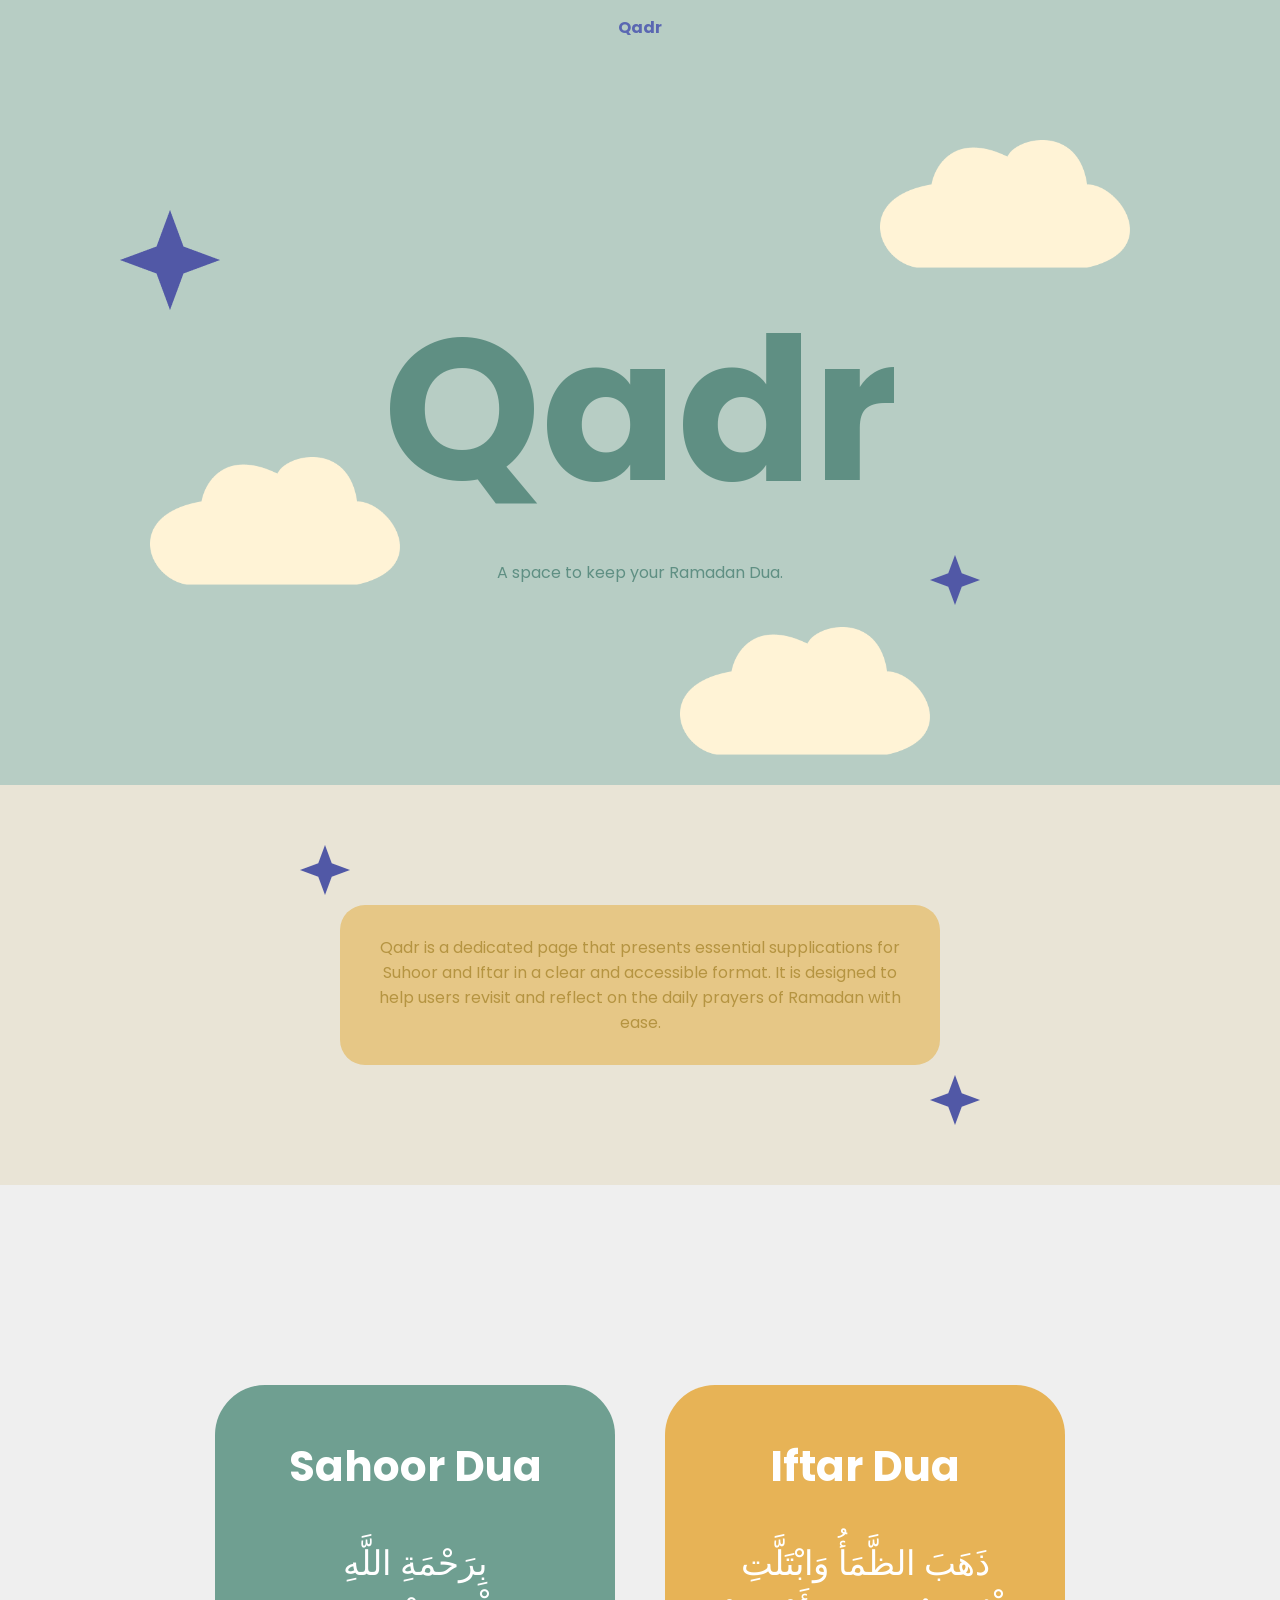
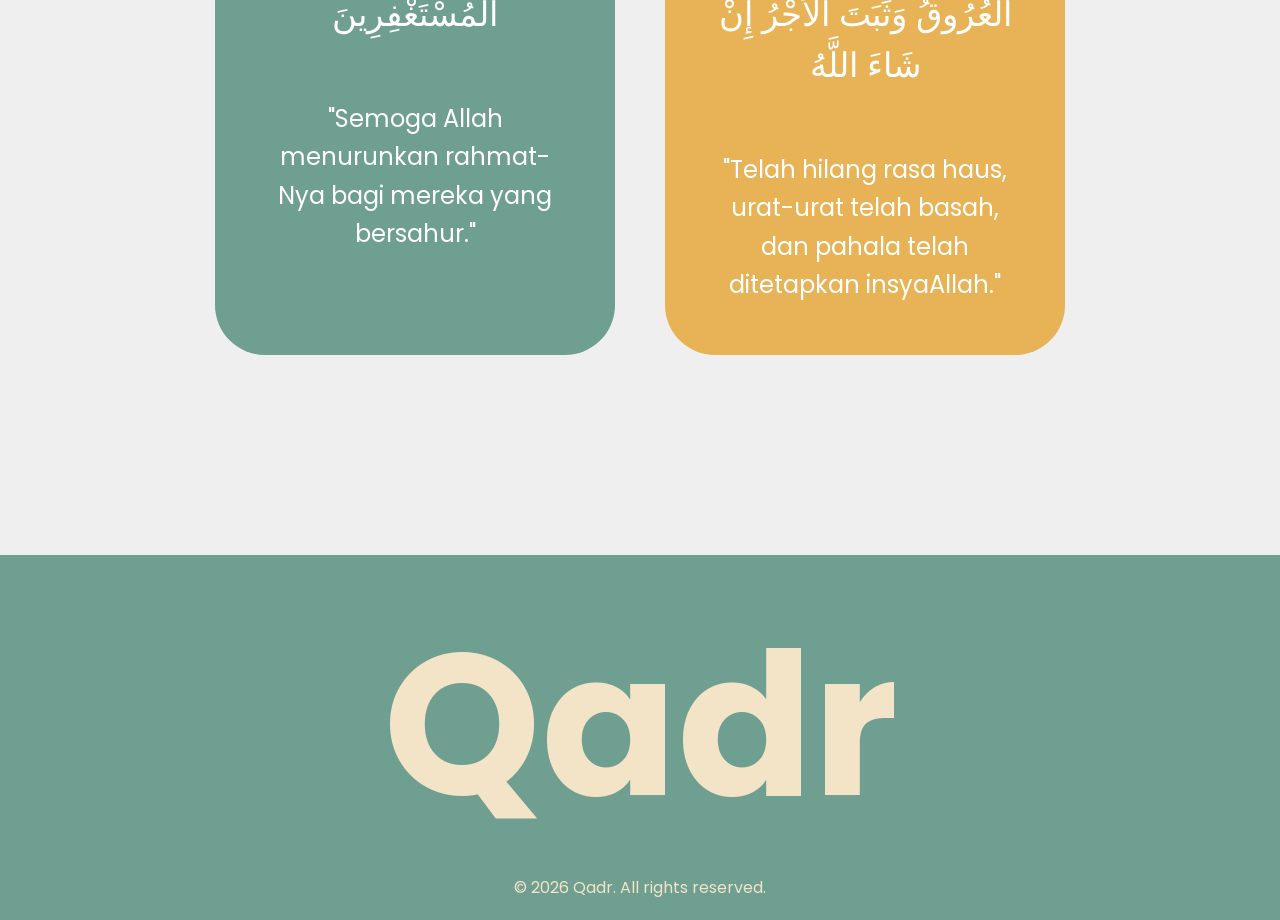
==== doa.html @ 40a7d802 "first commit" ====
<!DOCTYPE html>
<html lang="en">
<head>
  <meta charset="UTF-8">
  <meta name="viewport" content="width=device-width, initial-scale=1.0">
  <title>Qadr - Ramadan Prayer Guide</title>
  <link rel="stylesheet" href="styles.css">
  <link href="https://fonts.googleapis.com/css2?family=Poppins:wght@400;600;700;800&display=swap" rel="stylesheet">
</head>
<body>

  <header>
    <nav>
      <div class="brand">Qadr</div>
    </nav>

    <section class="hero">
      <img src="assets/cloud.png" alt="" class="cloud cloud1">
      <img src="assets/cloud.png" alt="" class="cloud cloud2">
      <img src="assets/cloud.png" alt="" class="cloud cloud3">
      <img src="assets/Star.png" alt="" class="star star1">
      <img src="assets/Star.png" alt="" class="star star2">

      <div class="hero-content">
        <h1>Qadr</h1>
        <p>A space to keep your Ramadan Dua.</p>
      </div>
    </section>
  </header>

  <main>

    <section id="about">
        <img src="assets/Star.png" alt="" class="about-star star-left">
        <img src="assets/Star.png" alt="" class="about-star star-right">

      <article class="about-box">
        <p>
          Qadr is a dedicated page that presents essential supplications for
          Suhoor and Iftar in a clear and accessible format. It is designed to
          help users revisit and reflect on the daily prayers of Ramadan with ease.
        </p>
      </article>
    </section>

    <section id="dua">
      <article class="dua-card sahoor">
        <h2>Sahoor Dua</h2>
        <p class="arabic">بِرَحْمَةِ اللَّهِ الْمُسْتَغْفِرِينَ</p>
        <p class="translate">"Semoga Allah menurunkan rahmat-Nya bagi mereka yang bersahur."</p>
      </article>

      <article class="dua-card iftar">
        <h2>Iftar Dua</h2>
        <p class="arabic">
          ذَهَبَ الظَّمَأُ وَابْتَلَّتِ الْعُرُوقُ وَثَبَتَ الأَجْرُ إِنْ شَاءَ اللَّهُ
        </p>
        <p class="translate">"Telah hilang rasa haus, urat-urat telah basah, dan pahala telah ditetapkan insyaAllah."</p>
      </article>
    </section>

  </main>

  <footer>
    <h2>Qadr</h2>
    <p class="copywrite">&copy; 2026 Qadr. All rights reserved.</p>
    <p></p>
  </footer>

</body>
</html>
---- styles.css ----
* {
    margin: 0;
    padding: 0;
    box-sizing: border-box;
    font-family: 'Poppins', sans-serif;
}

body {
    background: #1e1e1e;
}

header {
    background: #b7cdc4;
}

/* navbar */
nav {
    display: flex;
    justify-content: center;
    align-items: center;
    padding: 30px;
}

.nav-links a {
    margin-right: 20px;
    text-decoration: none;
    color: #5a67b2;
}

.brand {
    position: absolute;
    left: 50%;
    transform: translateX(-50%);
    font-weight: 700;
    color: #5a67b2;
    margin-bottom: 5px;
}


/* hero */
.hero {
    min-height: 80vh;
    position: relative;
    padding: 200px 40px;
    overflow: hidden;

    display: flex;
    justify-content: center;
    align-items: center;
    text-align: center;
    position: relative;
}

.hero-content {
    position: relative;
    z-index: 2;
}

.hero-content h1 {
    font-size: 200px;
    color: #5f8f83;
}

.hero-content p {
    color: #5f8f83;
}

/* images */
.cloud,
.star {
    position: absolute;
    pointer-events: none;
}

.cloud1 {
    top: 80px;
    right: 150px;
    width: 250px;
}

.cloud2 {
    bottom: 200px;
    left: 150px;
    width: 250px;
}

.cloud3 {
    bottom: 30px;
    right: 350px;
    width: 250px;
}

.star1 {
    top: 150px;
    left: 120px;
    width: 50;
}

.star2 {
    bottom: 180px;
    right: 300px;
    width: 50px;
}

/* about */
#about {
    background: #e9e4d6;
    padding: 120px 40px;
    text-align: center;
    position: relative;
    overflow: hidden;
}

.about-box {
    background: #e6c786;
    padding: 30px;
    max-width: 600px;
    margin: auto;
    border-radius: 25px;
    position: relative;
    z-index: 2;
    color: #B59441;
}

.about-star {
    position: absolute;
    width: 50px;
    pointer-events: none;
}

.star-left {
    top: 60px;
    left: 300px;
}

.star-right {
    bottom: 60px;
    right: 300px;
}

/* card */
#dua {
    background: #efefef;
    padding: 200px 60px;
    display: flex;
    justify-content: center;
    gap: 50px;
    flex-wrap: wrap;
}

.dua-card {
    flex: 1 1 400px;
    max-width: 400px;
    padding: 50px;
    border-radius: 50px;
    text-align: center;
    color: white;
}

.sahoor {
    background: #6f9f91;
}

.iftar {
    background: #e7b356;
}

.dua-card h2 {
    margin-bottom: 40px;
    font-size: 42px;
}

.arabic {
    margin-bottom: 60px;
    font-size: 34px;
}

.dua-card .translate {
    font-size: 24px;
    line-height: 1.6;
}

/* footer */
footer {
    background: #6f9f91;

    flex-direction: column;
    display: flex;
    justify-content: center;
    align-items: center;
    text-align: center;
    padding: 20px;
}

footer h2 {
    font-size: 200px;
    color: #f3e4c7;
    margin: 0;
}

.copywrite {
    color: #f3e4c7;
}

/* responsive */
@media (max-width: 768px) {
    .hero-content h1 {
        font-size: 60px;
    }

    .star {
        display: none;
    }

    .cloud2 {
        bottom: 130px;
    }

    footer h2 {
        font-size: 60px;
    }

    nav {
        padding: 20px;
    }

    .hero {
        padding: 80px 20px;
    }

    #about {
        padding: 60px 20px;
    }

    #dua {
        padding: 60px 20px;
        gap: 30px;
    }

    .dua-card {
        padding: 35px 25px;
        border-radius: 30px;
    }

    .dua-card h2 {
        font-size: 28px;
        margin-bottom: 25px;
    }

    .arabic {
        font-size: 22px;
        margin-bottom: 30px;
    }

    .dua-card .translate {
        font-size: 16px;
    }
}
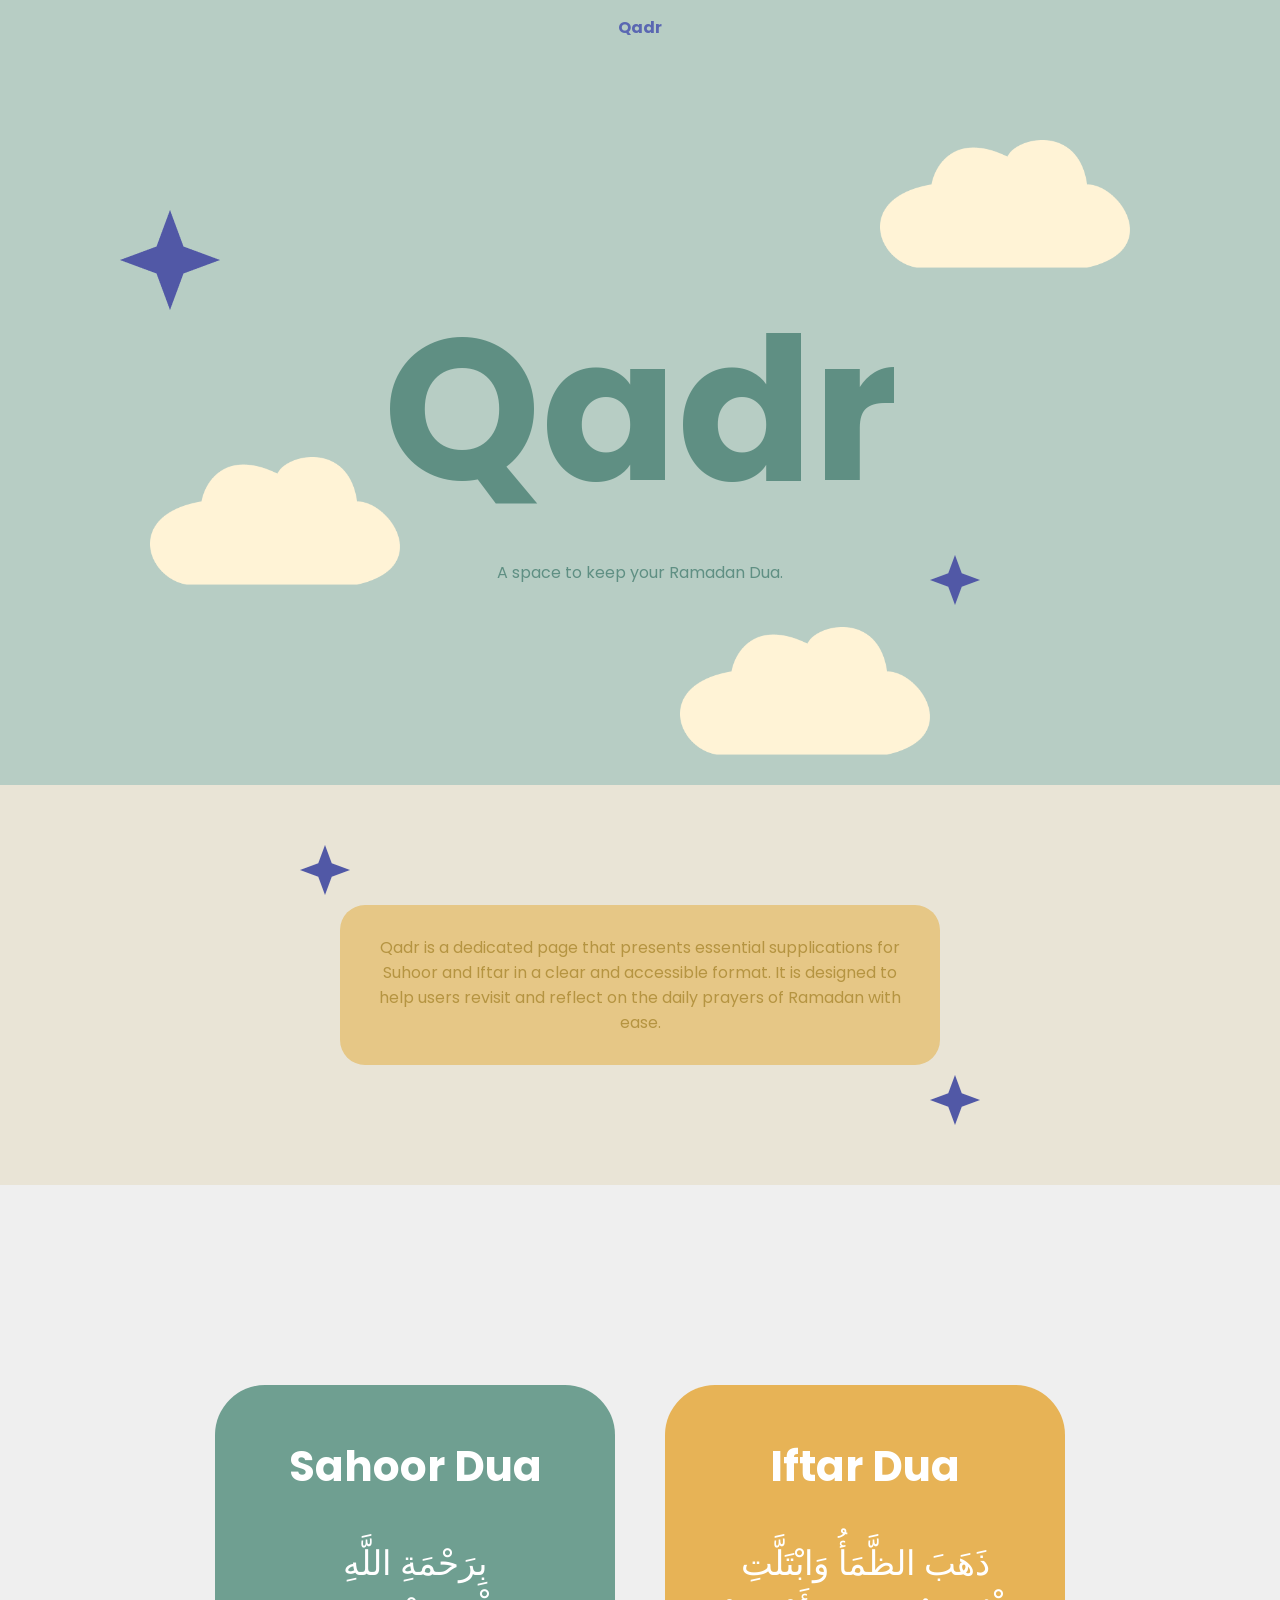
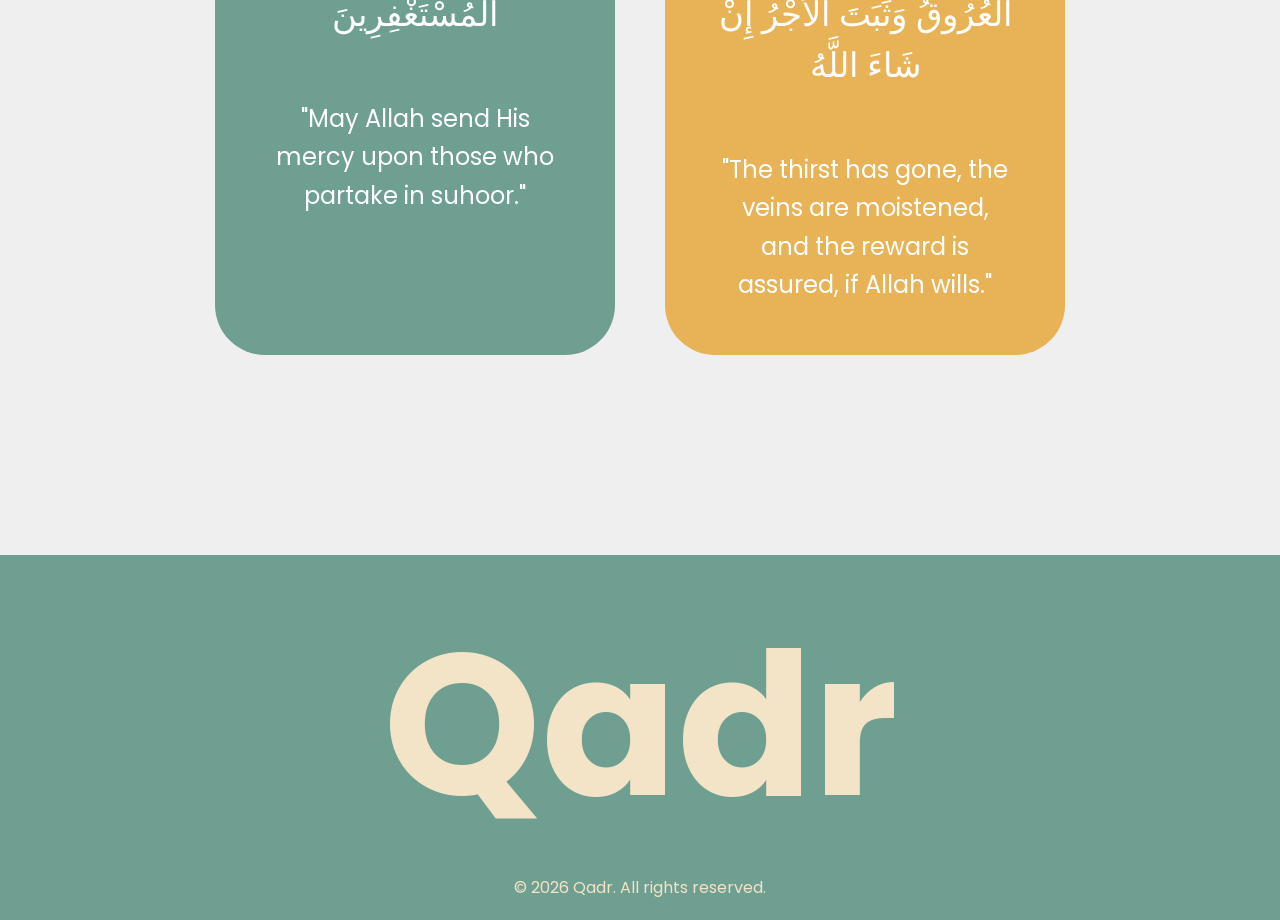
==== commit 72d7dec3: "modify" ====
--- a/doa.html
+++ b/doa.html
@@ -47,7 +47,7 @@
       <article class="dua-card sahoor">
         <h2>Sahoor Dua</h2>
         <p class="arabic">بِرَحْمَةِ اللَّهِ الْمُسْتَغْفِرِينَ</p>
-        <p class="translate">"Semoga Allah menurunkan rahmat-Nya bagi mereka yang bersahur."</p>
+        <p class="translate">"May Allah send His mercy upon those who partake in suhoor."</p>
       </article>
 
       <article class="dua-card iftar">
@@ -55,7 +55,7 @@
         <p class="arabic">
           ذَهَبَ الظَّمَأُ وَابْتَلَّتِ الْعُرُوقُ وَثَبَتَ الأَجْرُ إِنْ شَاءَ اللَّهُ
         </p>
-        <p class="translate">"Telah hilang rasa haus, urat-urat telah basah, dan pahala telah ditetapkan insyaAllah."</p>
+        <p class="translate">"The thirst has gone, the veins are moistened, and the reward is assured, if Allah wills."</p>
       </article>
     </section>
 
